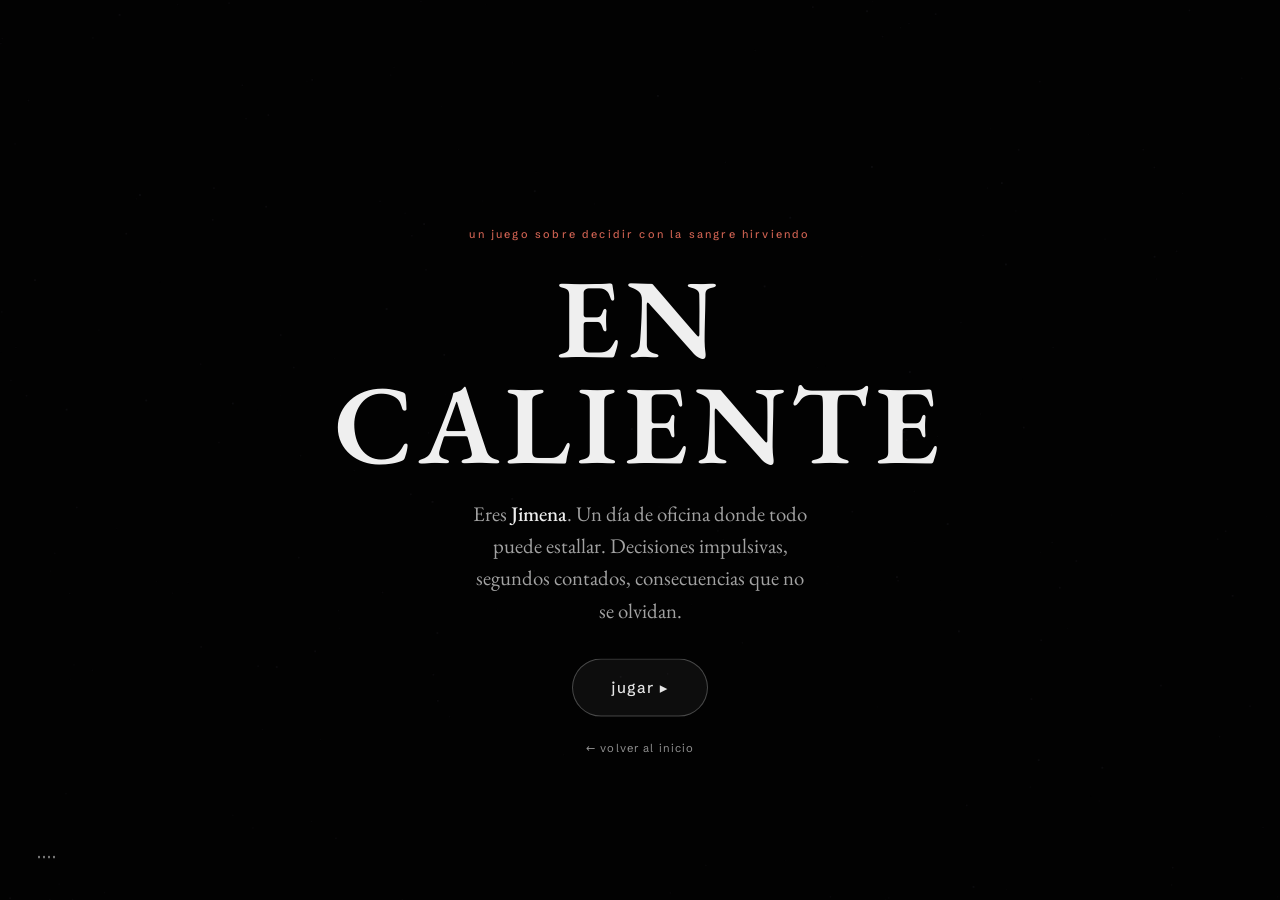
==== juego.html @ 53bd94fe "EN CALIENTE Etapa 1: lobby, TEMPO a tempo.html, juego jugable (portada, cómo jugar, reloj, medidores" ====
<!doctype html>
<html lang="es">
<head>
  <meta charset="utf-8">
  <meta name="viewport" content="width=device-width, initial-scale=1, viewport-fit=cover">
  <title>EN CALIENTE — un juego sobre decidir</title>
  <meta name="description" content="Eres Jimena. Un día de oficina donde todo puede estallar: decisiones impulsivas, 15 segundos, consecuencias que no se olvidan.">
  <meta name="theme-color" content="#0a0a0b">
  <link rel="icon" href="data:image/svg+xml,%3Csvg xmlns='http://www.w3.org/2000/svg' viewBox='0 0 32 32'%3E%3Ccircle cx='16' cy='16' r='12' fill='none' stroke='%23c66e60' stroke-width='2.5'/%3E%3Cline x1='16' y1='16' x2='16' y2='8' stroke='%23c66e60' stroke-width='2.5' stroke-linecap='round'/%3E%3C/svg%3E">
  <link rel="stylesheet" href="css/reset.css">
  <link rel="stylesheet" href="css/base.css">
  <link rel="stylesheet" href="game/game.css">
</head>
<body class="game-body">

  <canvas id="game-bg" aria-hidden="true"></canvas>

  <!-- HUD: reloj + medidores, siempre rotulados -->
  <header class="hud" id="hud" aria-hidden="true">
    <div class="meter meter--emo">
      <span class="meter__label">emoción</span>
      <div class="meter__track"><div class="meter__fill" id="fill-emo"></div></div>
    </div>
    <div class="clock" id="clock">
      <svg viewBox="0 0 60 60">
        <circle class="clock__track" cx="30" cy="30" r="26"></circle>
        <circle class="clock__ring" id="clock-ring" cx="30" cy="30" r="26"></circle>
      </svg>
      <span class="clock__num" id="clock-num">15</span>
    </div>
    <div class="meter meter--tie">
      <span class="meter__label">tiempo</span>
      <div class="meter__track"><div class="meter__fill" id="fill-tie"></div></div>
    </div>
  </header>

  <main class="stagearea">

    <!-- Portada -->
    <section class="screen screen--cover is-active" id="s-cover">
      <p class="cover__kicker">un juego sobre decidir con la sangre hirviendo</p>
      <h1 class="cover__title">EN<br>CALIENTE</h1>
      <p class="cover__desc">Eres <strong>Jimena</strong>. Un día de oficina donde todo puede estallar. Decisiones impulsivas, segundos contados, consecuencias que no se olvidan.</p>
      <button class="btn btn--big" id="btn-play" type="button">jugar ▸</button>
      <a class="cover__back" href="index.html">← volver al inicio</a>
    </section>

    <!-- Cómo se juega -->
    <section class="screen screen--howto" id="s-howto">
      <h2 class="howto__title">así se juega</h2>
      <ol class="howto__list">
        <li><span class="howto__ico"><svg viewBox="0 0 24 24"><circle cx="12" cy="12" r="9" fill="none" stroke="currentColor" stroke-width="1.5"/><path d="M12 7v5l3.5 2" fill="none" stroke="currentColor" stroke-width="1.5" stroke-linecap="round"/></svg></span>
          Toca una opción <strong>antes de que el reloj llegue a 0</strong>.</li>
        <li><span class="howto__ico"><svg viewBox="0 0 24 24"><rect x="3" y="10" width="18" height="4" rx="2" fill="none" stroke="currentColor" stroke-width="1.5"/><rect x="3" y="10" width="10" height="4" rx="2" fill="currentColor"/></svg></span>
          Cada decisión mueve tu <strong>emoción</strong> y tu <strong>tiempo</strong>. Muy caliente o sin tiempo… todo se pone peor.</li>
        <li><span class="howto__ico"><svg viewBox="0 0 24 24"><path d="M12 4l8 14H4z" fill="none" stroke="currentColor" stroke-width="1.5" stroke-linejoin="round"/><line x1="12" y1="10" x2="12" y2="14" stroke="currentColor" stroke-width="1.5" stroke-linecap="round"/><circle cx="12" cy="16.4" r="0.4" fill="currentColor"/></svg></span>
          Si no decides, <strong>el impulso decide por ti</strong>.</li>
      </ol>
      <p class="howto__hook">Hay finales felices… y otros que no se olvidan.</p>
      <button class="btn btn--big" id="btn-start" type="button">empezar ▸</button>
    </section>

    <!-- Nodo de historia -->
    <section class="screen screen--node" id="s-node">
      <p class="node__hora" id="node-hora"></p>
      <p class="node__escena" id="node-escena"></p>
      <div class="node__choices" id="node-choices"></div>
    </section>

    <!-- Final -->
    <section class="screen screen--final" id="s-final">
      <p class="final__tag" id="final-tag">FINAL</p>
      <h2 class="final__title" id="final-title"></h2>
      <p class="final__text" id="final-text"></p>
      <p class="final__moral" id="final-moral"></p>
      <div class="final__resumen" id="final-resumen"></div>
      <div class="final__actions">
        <button class="btn btn--big" id="btn-replay" type="button">volver a jugar ↺</button>
        <a class="cover__back" href="index.html">salir al inicio</a>
      </div>
    </section>

  </main>

  <!-- eco: lo que acaba de pasar -->
  <div class="eco" id="eco" aria-live="polite"></div>

  <button class="mute" id="btn-mute" type="button" aria-label="Silenciar o activar el sonido" aria-pressed="true">
    <span class="sound-toggle__bars" aria-hidden="true"><i></i><i></i><i></i><i></i></span>
  </button>

  <script src="js/vendor/gsap.min.js"></script>
  <script src="js/particles.js"></script>
  <script src="js/audio.js"></script>
  <script src="game/story.js"></script>
  <script src="game/engine.js"></script>
</body>
</html>
---- css/base.css ----
/* ════════════════════════════════════════════════════════
   TEMPO · sistema base
   Tipografía, color, easings y UI transversal
   ════════════════════════════════════════════════════════ */

/* ── Fuentes locales ── */
@font-face {
  font-family: "EB Garamond";
  src: url("../fonts/eb-garamond-v33-latin-regular.woff2") format("woff2");
  font-weight: 400; font-style: normal; font-display: block;
}
@font-face {
  font-family: "EB Garamond";
  src: url("../fonts/eb-garamond-v33-latin-italic.woff2") format("woff2");
  font-weight: 400; font-style: italic; font-display: block;
}
@font-face {
  font-family: "EB Garamond";
  src: url("../fonts/eb-garamond-v33-latin-500.woff2") format("woff2");
  font-weight: 500; font-style: normal; font-display: block;
}
@font-face {
  font-family: "EB Garamond";
  src: url("../fonts/eb-garamond-v33-latin-600.woff2") format("woff2");
  font-weight: 600; font-style: normal; font-display: block;
}
@font-face {
  font-family: "Schibsted Grotesk";
  src: url("../fonts/schibsted-grotesk-v7-latin-regular.woff2") format("woff2");
  font-weight: 400; font-style: normal; font-display: block;
}
@font-face {
  font-family: "Schibsted Grotesk";
  src: url("../fonts/schibsted-grotesk-v7-latin-500.woff2") format("woff2");
  font-weight: 500; font-style: normal; font-display: block;
}

/* ── Tokens ── */
:root {
  /* superficie */
  --bg: oklch(0.08 0 0);
  --bg-rise: oklch(0.13 0.008 85);      /* negro apenas cálido para escena 2 */
  --white: oklch(0.975 0 0);
  --ink: oklch(0.955 0 0);              /* texto sobre negro */
  --ink-dark: oklch(0.17 0 0);          /* texto sobre blanco */
  --muted: oklch(0.72 0 0);
  --muted-dark: oklch(0.42 0 0);

  /* voz de cada capítulo */
  --sand: oklch(0.78 0.075 85);         /* arena dorada apagada · el tiempo */
  --path-a: oklch(0.64 0.06 245);       /* azul pizarra · camino A */
  --path-b: oklch(0.6 0.08 160);        /* verde musgo · camino B (semilla) */
  --path-tint: var(--sand);             /* el camino elegido tiñe la obra */

  /* tipografía */
  --serif: "EB Garamond", Georgia, serif;
  --sans: "Schibsted Grotesk", system-ui, sans-serif;

  /* movimiento: curvas físicas, nunca lineales */
  --ease-out: cubic-bezier(0.22, 1, 0.36, 1);        /* expo-out suave */
  --ease-cinema: cubic-bezier(0.65, 0, 0.35, 1);     /* entrada-salida pesada */
  --ease-drift: cubic-bezier(0.32, 0.72, 0, 1);      /* deriva con masa */

  /* capas */
  --z-ui: 20;
  --z-entry: 40;
  --z-grain: 30;
}

html.lenis, html.lenis body { height: auto; }
.lenis.lenis-smooth { scroll-behavior: auto !important; }
.lenis.lenis-stopped { overflow: hidden; }

html { background: var(--bg); }

body {
  font-family: var(--serif);
  font-size: clamp(1.05rem, 1rem + 0.4vw, 1.25rem);
  line-height: 1.5;
  color: var(--ink);
  background: var(--bg);
  overflow-x: hidden;
  width: 100%;
  max-width: 100vw;
  -webkit-font-smoothing: antialiased;
  text-rendering: optimizeLegibility;
}

body.is-locked { overflow: hidden; height: 100dvh; }

::selection { background: oklch(0.78 0.075 85 / 0.35); color: var(--white); }

/* ════════════════════ Umbral de entrada ════════════════════ */

.entry {
  position: fixed;
  inset: 0;
  z-index: var(--z-entry);
  display: grid;
  place-items: center;
  background: var(--bg);
  text-align: center;
  padding: 1.5rem;
}

.entry__title {
  font-family: var(--serif);
  font-weight: 400;
  font-size: clamp(3.4rem, 3rem + 6vw, 6rem);
  letter-spacing: 0.32em;
  text-indent: 0.32em; /* compensa el tracking para centrar de verdad */
  color: var(--white);
  opacity: 0;
}

.entry__sub {
  margin-top: 1.4rem;
  font-size: clamp(1.05rem, 1rem + 0.5vw, 1.35rem);
  font-style: italic;
  color: var(--muted);
  opacity: 0;
}

.entry__choices {
  margin-top: clamp(2.5rem, 6vh, 4rem);
  display: flex;
  flex-wrap: wrap;
  gap: 1rem;
  justify-content: center;
  opacity: 0;
}

.entry__btn {
  display: inline-flex;
  align-items: center;
  gap: 0.7rem;
  font-family: var(--sans);
  font-size: 0.82rem;
  font-weight: 500;
  letter-spacing: 0.08em;
  color: var(--ink);
  padding: 0.85rem 1.7rem;
  border-radius: 999px;
  border: 1px solid oklch(1 0 0 / 0.22);
  background: oklch(1 0 0 / 0.04);
  transition: background 0.6s var(--ease-out), border-color 0.6s var(--ease-out), transform 0.6s var(--ease-out);
}

.entry__btn:hover { background: oklch(1 0 0 / 0.1); border-color: oklch(1 0 0 / 0.4); transform: translateY(-2px); }
.entry__btn:active { transform: scale(0.97); }
.entry__btn--quiet { border-color: oklch(1 0 0 / 0.1); background: transparent; color: var(--muted); }

/* ondas del botón de sonido */
.entry__wave { display: inline-flex; align-items: center; gap: 2px; height: 12px; }
.entry__wave i {
  width: 2px; height: 100%;
  background: var(--sand);
  border-radius: 1px;
  animation: wave 1.1s var(--ease-cinema) infinite;
  transform-origin: center;
}
.entry__wave i:nth-child(2) { animation-delay: 0.15s; }
.entry__wave i:nth-child(3) { animation-delay: 0.3s; }
.entry__wave i:nth-child(4) { animation-delay: 0.45s; }
@keyframes wave { 0%, 100% { transform: scaleY(0.3); } 50% { transform: scaleY(1); } }

.entry__hint {
  margin-top: clamp(2.2rem, 6vh, 3.6rem);
  font-family: var(--sans);
  font-size: 0.76rem;
  letter-spacing: 0.06em;
  line-height: 1.9;
  color: var(--muted);
  opacity: 0;
}
.entry__hint strong { font-weight: 500; color: var(--ink); }

/* el equipo, presente desde el umbral */
.entry__team {
  margin-top: clamp(1.8rem, 5vh, 3rem);
  opacity: 0;
}
.entry__course {
  font-style: italic;
  font-size: clamp(0.95rem, 0.85rem + 0.5vw, 1.2rem);
  color: var(--muted);
}
.entry__names {
  margin-top: 0.7rem;
  font-family: var(--sans);
  font-size: clamp(0.78rem, 0.72rem + 0.3vw, 0.95rem);
  font-weight: 500;
  letter-spacing: 0.06em;
  line-height: 1.9;
  color: var(--ink);
  opacity: 0.85;
}

/* QR en el umbral: para que el salón entre desde el celular */
.entry__qr {
  position: absolute;
  right: clamp(1rem, 3vw, 2.4rem);
  bottom: clamp(1rem, 3vh, 2.4rem);
  display: flex;
  flex-direction: column;
  align-items: center;
  gap: 0.55rem;
  text-decoration: none;
  opacity: 0.75;
  transition: opacity 0.5s var(--ease-out), transform 0.5s var(--ease-out);
}
.entry__qr:hover { opacity: 1; transform: translateY(-2px); }
.entry__qr img {
  border-radius: 10px;
  background: var(--white);
  padding: 5px;
}
.entry__qr span {
  font-family: var(--sans);
  font-size: 0.62rem;
  letter-spacing: 0.14em;
  color: var(--muted);
}

/* ════════════════════ UI fija ════════════════════ */

/* puntos de escena (línea de tiempo de presentación) */
.waypoints {
  position: fixed;
  right: clamp(0.9rem, 2.5vw, 2rem);
  top: 50%;
  transform: translateY(-50%);
  z-index: var(--z-ui);
  display: flex;
  flex-direction: column;
  gap: 1.4rem;
  opacity: 0;
}

.waypoint {
  position: relative;
  display: grid;
  place-items: center;
  width: 28px; height: 28px;
}

.waypoint__dot {
  width: 5px; height: 5px;
  border-radius: 50%;
  background: currentColor;
  opacity: 0.35;
  transition: opacity 0.5s var(--ease-out), transform 0.5s var(--ease-out);
}

.waypoint.is-active .waypoint__dot { opacity: 1; transform: scale(1.7); }

.waypoint__label {
  position: absolute;
  right: calc(100% + 0.4rem);
  top: 50%;
  transform: translateY(-50%) translateX(6px);
  font-family: var(--sans);
  font-size: 0.68rem;
  font-weight: 500;
  letter-spacing: 0.1em;
  white-space: nowrap;
  color: currentColor;
  opacity: 0;
  transition: opacity 0.45s var(--ease-out), transform 0.45s var(--ease-out);
  pointer-events: none;
}

.waypoint:hover .waypoint__label,
.waypoint:focus-visible .waypoint__label { opacity: 0.85; transform: translateY(-50%) translateX(0); }

/* toggle de sonido */
.sound-toggle {
  position: fixed;
  left: clamp(1rem, 2.5vw, 2rem);
  bottom: clamp(1rem, 3vh, 2rem);
  z-index: var(--z-ui);
  width: 44px; height: 44px;
  display: grid;
  place-items: center;
  border-radius: 50%;
  opacity: 0;
  transition: transform 0.5s var(--ease-out);
}
.sound-toggle:hover { transform: scale(1.12); }

.sound-toggle__bars { display: flex; align-items: center; gap: 3px; height: 14px; }
.sound-toggle__bars i {
  width: 2px; height: 100%;
  background: currentColor;
  border-radius: 1px;
  transform: scaleY(0.18);
  transform-origin: center;
  transition: transform 0.5s var(--ease-out);
}
.sound-toggle.is-on .sound-toggle__bars i { animation: wave 1.3s var(--ease-cinema) infinite; }
.sound-toggle.is-on .sound-toggle__bars i:nth-child(2) { animation-delay: 0.18s; }
.sound-toggle.is-on .sound-toggle__bars i:nth-child(3) { animation-delay: 0.36s; }
.sound-toggle.is-on .sound-toggle__bars i:nth-child(4) { animation-delay: 0.54s; }

/* contador de segundos vividos aquí */
.seconds {
  position: fixed;
  right: clamp(1rem, 2.5vw, 2rem);
  bottom: clamp(1rem, 3vh, 2rem);
  z-index: var(--z-ui);
  font-family: var(--sans);
  font-variant-numeric: tabular-nums;
  font-size: 0.66rem;
  letter-spacing: 0.14em;
  color: currentColor;
  opacity: 0;
  pointer-events: none;
}

/* botón del modo automático: la obra se recorre sola */
.auto-btn {
  position: fixed;
  right: clamp(1rem, 2.5vw, 2rem);
  bottom: calc(clamp(1rem, 3vh, 2rem) + 7.2rem);
  z-index: var(--z-ui);
  width: 46px; height: 46px;
  display: grid;
  place-items: center;
  border-radius: 50%;
  border: 1px solid currentColor;
  color: inherit;
  font-family: var(--sans);
  font-size: 0.56rem;
  font-weight: 500;
  letter-spacing: 0.18em;
  text-indent: 0.18em;
  opacity: 0;
  transition: transform 0.5s var(--ease-out), opacity 0.5s var(--ease-out), box-shadow 0.5s var(--ease-out);
}
.auto-btn:hover { transform: scale(1.12); }
.auto-btn:active { transform: scale(0.96); }
.auto-btn.is-on { animation: beckon 2.2s var(--ease-cinema) infinite; }

/* guía persistente de esquina */
.guide {
  position: fixed;
  left: clamp(1rem, 2.5vw, 2rem);
  bottom: calc(clamp(1rem, 3vh, 2rem) + 3.4rem);
  z-index: var(--z-ui);
  max-width: 34ch;
  font-family: var(--sans);
  font-size: 0.68rem;
  font-weight: 500;
  letter-spacing: 0.12em;
  line-height: 1.7;
  color: currentColor;
  opacity: 0;
  transition: opacity 0.7s var(--ease-out);
  pointer-events: none;
}
.guide.is-visible { opacity: 0.55; }

/* baja para continuar */
.scroll-down {
  position: fixed;
  left: 50%;
  bottom: clamp(0.9rem, 2.5vh, 1.6rem);
  transform: translateX(-50%);
  z-index: var(--z-ui);
  width: 30px; height: 30px;
  color: currentColor;
  opacity: 0;
  transition: opacity 0.8s var(--ease-out);
  pointer-events: none;
}
.scroll-down.is-visible { opacity: 0.6; }
.scroll-down svg { width: 100%; height: 100%; animation: dive 2s var(--ease-cinema) infinite; }
@keyframes dive {
  0% { transform: translateY(-5px); opacity: 0; }
  40% { opacity: 1; }
  100% { transform: translateY(7px); opacity: 0; }
}

/* siguiente escena, estilo juego */
.next-btn {
  position: fixed;
  right: clamp(1rem, 2.5vw, 2rem);
  bottom: calc(clamp(1rem, 3vh, 2rem) + 3.2rem);
  z-index: var(--z-ui);
  width: 46px; height: 46px;
  display: grid;
  place-items: center;
  border-radius: 50%;
  border: 1px solid currentColor;
  color: inherit;
  opacity: 0;
  transition: transform 0.5s var(--ease-out), opacity 0.5s var(--ease-out), box-shadow 0.5s var(--ease-out);
}
.next-btn svg { width: 15px; height: 15px; opacity: 0.85; }
.next-btn:hover { transform: scale(1.12); }
.next-btn:active { transform: scale(0.96); }
.next-btn.is-waiting { animation: beckon 2.6s var(--ease-cinema) infinite; }
@keyframes beckon {
  0%, 100% { box-shadow: 0 0 0 0 currentColor; opacity: 0.75; }
  50% { box-shadow: 0 0 18px -6px currentColor; opacity: 1; }
}

/* grano de película */
.grain {
  position: fixed;
  inset: 0;
  z-index: var(--z-grain);
  width: 100%; height: 100%;
  pointer-events: none;
  opacity: 0.05;
  mix-blend-mode: overlay;
}

/* ── color de la UI según fondo de escena ── */
body { color: var(--ink); }
body.on-light { color: var(--ink-dark); }
.waypoints, .sound-toggle, .seconds {
  color: inherit;
  transition: color 0.9s var(--ease-cinema);
}

/* ── accesibilidad: preferencia de menos movimiento ── */
@media (prefers-reduced-motion: reduce) {
  .entry__wave i, .sound-toggle.is-on .sound-toggle__bars i { animation: none; transform: scaleY(0.7); }
  * { scroll-behavior: auto !important; }
}
---- game/game.css ----
/* ════════════════════════════════════════════════════════
   EN CALIENTE · estilos del juego
   Pantalla fija, sin scroll. Mobile-first.
   Usa los tokens de css/base.css (fuentes, easings, colores).
   ════════════════════════════════════════════════════════ */

:root {
  --hot: oklch(0.62 0.14 30);        /* el rojo del impulso */
  --cold: oklch(0.7 0.05 230);       /* la calma */
  --good: oklch(0.62 0.08 160);      /* finales buenos (musgo) */
  --dark: oklch(0.6 0.06 260);       /* finales oscuros */
  --black-end: oklch(0.55 0.12 25);  /* humor negro */
}

.game-body {
  height: 100dvh;
  overflow: hidden;
  display: flex;
  flex-direction: column;
  background: var(--bg);
}

#game-bg {
  position: fixed;
  inset: 0;
  width: 100%;
  height: 100%;
  z-index: 0;
}

/* ── HUD ── */
.hud {
  position: relative;
  z-index: 3;
  display: grid;
  grid-template-columns: 1fr auto 1fr;
  align-items: center;
  gap: clamp(0.8rem, 3vw, 1.6rem);
  padding: clamp(0.8rem, 2.5vh, 1.4rem) clamp(1rem, 4vw, 2rem) 0;
  opacity: 0;
  pointer-events: none;
  transition: opacity 0.8s var(--ease-out);
}
.hud.is-on { opacity: 1; }

.meter { display: flex; flex-direction: column; gap: 0.35rem; }
.meter--emo { align-items: flex-start; }
.meter--tie { align-items: flex-end; }

.meter__label {
  font-family: var(--sans);
  font-size: 0.62rem;
  font-weight: 500;
  letter-spacing: 0.18em;
  color: var(--muted);
}

.meter__track {
  width: 100%;
  max-width: 150px;
  height: 5px;
  border-radius: 3px;
  background: oklch(1 0 0 / 0.1);
  overflow: hidden;
}

.meter__fill {
  height: 100%;
  width: 40%;
  border-radius: 3px;
  background: var(--cold);
  transition: background 0.8s var(--ease-out);
}
.meter--tie .meter__fill { background: oklch(0.78 0.075 85); }

/* el reloj de decisión */
.clock { position: relative; width: 58px; height: 58px; opacity: 0; transition: opacity 0.5s var(--ease-out); }
.clock.is-on { opacity: 1; }
.clock svg { width: 100%; height: 100%; transform: rotate(-90deg); }
.clock__track { fill: none; stroke: oklch(1 0 0 / 0.1); stroke-width: 3; }
.clock__ring {
  fill: none;
  stroke: var(--ink);
  stroke-width: 3;
  stroke-linecap: round;
  stroke-dasharray: 163.4;
  stroke-dashoffset: 0;
  transition: stroke 0.4s;
}
.clock.is-urgent .clock__ring { stroke: var(--hot); }
.clock.is-urgent { animation: clock-pulse 1s var(--ease-cinema) infinite; }
@keyframes clock-pulse { 0%,100% { transform: scale(1); } 50% { transform: scale(1.08); } }

.clock__num {
  position: absolute;
  inset: 0;
  display: grid;
  place-items: center;
  font-family: var(--sans);
  font-variant-numeric: tabular-nums;
  font-size: 1.05rem;
  font-weight: 500;
  color: var(--ink);
}

/* ── pantallas ── */
.stagearea {
  position: relative;
  z-index: 2;
  flex: 1;
  display: grid;
  min-height: 0;
}

.screen {
  grid-area: 1 / 1;
  display: flex;
  flex-direction: column;
  align-items: center;
  justify-content: center;
  gap: clamp(0.9rem, 2.4vh, 1.5rem);
  width: min(100%, 620px);
  margin: 0 auto;
  padding: clamp(1rem, 4vw, 2rem);
  padding-bottom: max(clamp(1rem, 4vw, 2rem), env(safe-area-inset-bottom));
  text-align: center;
  opacity: 0;
  visibility: hidden;
  pointer-events: none;
}
.screen.is-active { opacity: 1; visibility: visible; pointer-events: auto; }

/* portada */
.cover__kicker {
  font-family: var(--sans);
  font-size: 0.68rem;
  font-weight: 500;
  letter-spacing: 0.2em;
  color: var(--hot);
}
.cover__title {
  font-family: var(--serif);
  font-weight: 600;
  font-size: clamp(3.6rem, 2.6rem + 8vw, 7rem);
  line-height: 0.95;
  letter-spacing: 0.06em;
  color: var(--ink);
}
.cover__desc {
  max-width: 34ch;
  font-size: clamp(1.05rem, 1rem + 0.5vw, 1.3rem);
  line-height: 1.55;
  color: var(--muted);
}
.cover__desc strong { color: var(--ink); font-weight: 500; }
.cover__back {
  font-family: var(--sans);
  font-size: 0.7rem;
  letter-spacing: 0.1em;
  color: var(--muted);
  text-decoration: none;
  opacity: 0.7;
}
.cover__back:hover { opacity: 1; }

/* botones */
.btn {
  font-family: var(--sans);
  font-size: 0.86rem;
  font-weight: 500;
  letter-spacing: 0.08em;
  color: var(--ink);
  border: 1px solid oklch(1 0 0 / 0.25);
  background: oklch(1 0 0 / 0.05);
  border-radius: 999px;
  padding: 0.9rem 1.8rem;
  transition: transform 0.5s var(--ease-out), background 0.5s, border-color 0.5s;
}
.btn:hover { background: oklch(1 0 0 / 0.12); border-color: oklch(1 0 0 / 0.5); transform: translateY(-2px); }
.btn:active { transform: scale(0.97); }
.btn--big { font-size: 0.95rem; padding: 1.05rem 2.4rem; margin-top: 0.6rem; }

/* cómo se juega */
.howto__title {
  font-family: var(--serif);
  font-weight: 400;
  font-style: italic;
  font-size: clamp(1.8rem, 1.4rem + 2vw, 2.6rem);
}
.howto__list {
  list-style: none;
  display: flex;
  flex-direction: column;
  gap: 1.1rem;
  max-width: 40ch;
  text-align: left;
  font-size: clamp(1rem, 0.95rem + 0.4vw, 1.2rem);
  line-height: 1.5;
  color: var(--muted);
}
.howto__list strong { color: var(--ink); font-weight: 500; }
.howto__list li { display: flex; gap: 0.9rem; align-items: flex-start; }
.howto__ico {
  flex: 0 0 auto;
  width: 26px; height: 26px;
  color: var(--hot);
  margin-top: 0.15em;
}
.howto__ico svg { width: 100%; height: 100%; }
.howto__hook {
  font-style: italic;
  font-size: clamp(1.05rem, 1rem + 0.4vw, 1.25rem);
  color: var(--ink);
}

/* nodo de historia */
.node__hora {
  font-family: var(--sans);
  font-size: 0.68rem;
  font-weight: 500;
  letter-spacing: 0.18em;
  color: var(--muted);
}
.node__escena {
  max-width: 36ch;
  font-family: var(--serif);
  font-size: clamp(1.25rem, 1.05rem + 1.3vw, 1.75rem);
  line-height: 1.5;
  text-wrap: pretty;
  color: var(--ink);
}
.node__escena .w { display: inline-block; white-space: pre; }

.node__choices {
  display: flex;
  flex-direction: column;
  gap: 0.7rem;
  width: min(100%, 420px);
  margin-top: 0.4rem;
}
.choice-btn {
  width: 100%;
  font-family: var(--sans);
  font-size: clamp(0.88rem, 0.84rem + 0.3vw, 1rem);
  font-weight: 500;
  letter-spacing: 0.03em;
  line-height: 1.35;
  color: var(--ink);
  border: 1px solid oklch(1 0 0 / 0.22);
  background: oklch(1 0 0 / 0.05);
  border-radius: 16px;
  padding: 1rem 1.2rem;
  transition: transform 0.4s var(--ease-out), background 0.4s, border-color 0.4s;
}
.choice-btn:hover { background: oklch(1 0 0 / 0.12); border-color: oklch(1 0 0 / 0.45); transform: translateY(-2px); }
.choice-btn:active { transform: scale(0.98); }
.choice-btn.is-impulso { border-color: oklch(0.62 0.14 30 / 0.45); }
.choice-btn.is-impulso:hover { border-color: var(--hot); background: oklch(0.62 0.14 30 / 0.12); }
.choice-btn[disabled] { opacity: 0.4; pointer-events: none; }

/* eco */
.eco {
  position: fixed;
  left: 50%;
  bottom: clamp(1.4rem, 5vh, 3rem);
  transform: translateX(-50%);
  z-index: 6;
  max-width: min(88vw, 40ch);
  font-family: var(--serif);
  font-style: italic;
  font-size: clamp(1.05rem, 1rem + 0.5vw, 1.3rem);
  text-align: center;
  color: var(--ink);
  background: oklch(0.08 0 0 / 0.75);
  backdrop-filter: blur(8px);
  -webkit-backdrop-filter: blur(8px);
  border: 1px solid oklch(1 0 0 / 0.14);
  border-radius: 999px;
  padding: 0.7rem 1.5rem;
  opacity: 0;
  pointer-events: none;
}

/* final */
.final__tag {
  font-family: var(--sans);
  font-size: 0.62rem;
  font-weight: 500;
  letter-spacing: 0.26em;
  color: var(--muted);
}
.screen--final[data-tono="bueno"] .final__tag { color: var(--good); }
.screen--final[data-tono="oscuro"] .final__tag { color: var(--dark); }
.screen--final[data-tono="negro"] .final__tag { color: var(--black-end); }

.final__title {
  font-family: var(--serif);
  font-weight: 500;
  font-size: clamp(2rem, 1.5rem + 2.6vw, 3.2rem);
  line-height: 1.1;
}
.final__text {
  max-width: 42ch;
  font-size: clamp(1rem, 0.95rem + 0.4vw, 1.2rem);
  line-height: 1.6;
  color: var(--muted);
}
.final__moral {
  font-style: italic;
  font-size: clamp(1.05rem, 1rem + 0.5vw, 1.3rem);
  color: var(--ink);
}

.final__resumen {
  width: min(100%, 460px);
  border-top: 1px solid oklch(1 0 0 / 0.14);
  padding-top: 1rem;
  display: flex;
  flex-direction: column;
  gap: 0.45rem;
  font-family: var(--sans);
  font-size: 0.78rem;
  letter-spacing: 0.04em;
  line-height: 1.5;
  color: var(--muted);
}
.final__resumen .r-head {
  font-size: 0.62rem;
  letter-spacing: 0.22em;
  color: var(--muted);
  margin-bottom: 0.2rem;
}
.final__resumen .r-stat { color: var(--ink); }
.final__resumen .r-dec { text-align: left; }
.final__resumen .r-dec i { font-style: normal; color: var(--hot); }

.final__actions {
  display: flex;
  flex-direction: column;
  align-items: center;
  gap: 0.8rem;
}

/* silenciar */
.mute {
  position: fixed;
  left: clamp(0.9rem, 2.5vw, 1.6rem);
  bottom: clamp(0.9rem, 2.5vh, 1.6rem);
  z-index: 5;
  width: 42px; height: 42px;
  display: grid;
  place-items: center;
  border-radius: 50%;
  color: var(--muted);
  opacity: 0.7;
}
.mute:hover { opacity: 1; }
.mute.is-on { color: var(--ink); }
.mute.is-on .sound-toggle__bars i { animation: wave 1.3s var(--ease-cinema) infinite; }
.mute.is-on .sound-toggle__bars i:nth-child(2) { animation-delay: 0.18s; }
.mute.is-on .sound-toggle__bars i:nth-child(3) { animation-delay: 0.36s; }
.mute.is-on .sound-toggle__bars i:nth-child(4) { animation-delay: 0.54s; }

/* pantallas bajitas: compactar */
@media (max-height: 640px) {
  .cover__title { font-size: clamp(2.6rem, 2rem + 6vw, 4rem); }
  .screen { gap: 0.7rem; }
  .node__escena { font-size: clamp(1.05rem, 1rem + 1vw, 1.4rem); }
}
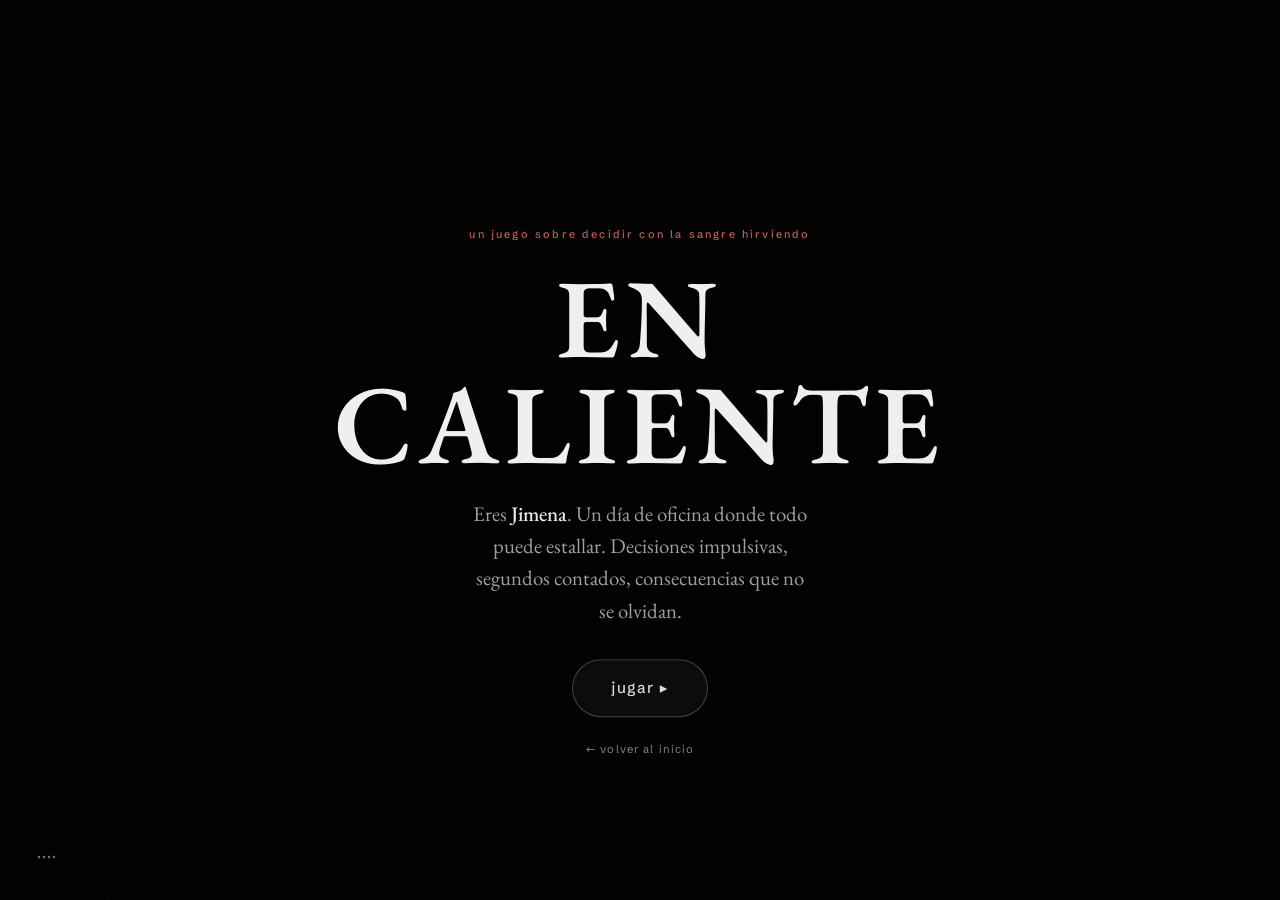
==== commit 6d59cb85: "EN CALIENTE Etapa 2: historia reescrita por enjambre de escritores (18 nodos, 9 finales), pantalla d" ====
--- a/juego.html
+++ b/juego.html
@@ -48,27 +48,65 @@
     <!-- Cómo se juega -->
     <section class="screen screen--howto" id="s-howto">
       <h2 class="howto__title">así se juega</h2>
-      <ol class="howto__list">
-        <li><span class="howto__ico"><svg viewBox="0 0 24 24"><circle cx="12" cy="12" r="9" fill="none" stroke="currentColor" stroke-width="1.5"/><path d="M12 7v5l3.5 2" fill="none" stroke="currentColor" stroke-width="1.5" stroke-linecap="round"/></svg></span>
-          Toca una opción <strong>antes de que el reloj llegue a 0</strong>.</li>
-        <li><span class="howto__ico"><svg viewBox="0 0 24 24"><rect x="3" y="10" width="18" height="4" rx="2" fill="none" stroke="currentColor" stroke-width="1.5"/><rect x="3" y="10" width="10" height="4" rx="2" fill="currentColor"/></svg></span>
-          Cada decisión mueve tu <strong>emoción</strong> y tu <strong>tiempo</strong>. Muy caliente o sin tiempo… todo se pone peor.</li>
-        <li><span class="howto__ico"><svg viewBox="0 0 24 24"><path d="M12 4l8 14H4z" fill="none" stroke="currentColor" stroke-width="1.5" stroke-linejoin="round"/><line x1="12" y1="10" x2="12" y2="14" stroke="currentColor" stroke-width="1.5" stroke-linecap="round"/><circle cx="12" cy="16.4" r="0.4" fill="currentColor"/></svg></span>
-          Si no decides, <strong>el impulso decide por ti</strong>.</li>
-      </ol>
+      <div class="howto__cards">
+        <div class="howto-card">
+          <div class="howto-card__art">
+            <svg viewBox="0 0 90 90" fill="none" stroke="currentColor" stroke-width="2.5" stroke-linecap="round">
+              <circle cx="45" cy="47" r="28"/>
+              <path d="M45 47 V29" class="hot"/>
+              <path d="M45 47 l12 8"/>
+              <path d="M36 12 h18"/>
+            </svg>
+          </div>
+          <p class="howto-card__num">1</p>
+          <p class="howto-card__txt">Toca una opción<br><strong>antes de que el reloj<br>llegue a cero</strong></p>
+        </div>
+        <div class="howto-card">
+          <div class="howto-card__art">
+            <svg viewBox="0 0 90 90" fill="none" stroke="currentColor" stroke-width="2.5" stroke-linecap="round">
+              <path d="M14 32 h62" opacity="0.3"/>
+              <path d="M14 32 h38" class="hot"/>
+              <path d="M14 58 h62" opacity="0.3"/>
+              <path d="M14 58 h50"/>
+              <path class="hot" d="M45 10 c-4 5 4 7 0 12" opacity="0.9"/>
+            </svg>
+          </div>
+          <p class="howto-card__num">2</p>
+          <p class="howto-card__txt">Cada decisión mueve<br><strong>tu emoción y tu tiempo</strong></p>
+        </div>
+        <div class="howto-card">
+          <div class="howto-card__art">
+            <svg viewBox="0 0 90 90" fill="none" stroke="currentColor" stroke-width="2.5" stroke-linecap="round" stroke-linejoin="round">
+              <path class="hot" d="M45 14 L76 68 H14 Z"/>
+              <path d="M45 34 v16"/>
+              <path d="M45 57 v0.5"/>
+            </svg>
+          </div>
+          <p class="howto-card__num">3</p>
+          <p class="howto-card__txt">Si no decides,<br><strong>el impulso decide por ti</strong></p>
+        </div>
+      </div>
       <p class="howto__hook">Hay finales felices… y otros que no se olvidan.</p>
       <button class="btn btn--big" id="btn-start" type="button">empezar ▸</button>
     </section>
 
-    <!-- Nodo de historia -->
+    <!-- Nodo de historia: situación al centro, decisiones a los lados -->
     <section class="screen screen--node" id="s-node">
-      <p class="node__hora" id="node-hora"></p>
-      <p class="node__escena" id="node-escena"></p>
-      <div class="node__choices" id="node-choices"></div>
+      <div class="node-grid">
+        <div class="node-side node-side--left" id="slot-left"></div>
+        <div class="node-center">
+          <p class="node__hora" id="node-hora"></p>
+          <div class="node__art" id="node-art"></div>
+          <p class="node__escena" id="node-escena"></p>
+        </div>
+        <div class="node-side node-side--right" id="slot-right"></div>
+      </div>
+      <div class="node-extra" id="slot-extra"></div>
     </section>
 
     <!-- Final -->
     <section class="screen screen--final" id="s-final">
+      <div class="final__art" id="final-art" aria-hidden="true"></div>
       <p class="final__tag" id="final-tag">FINAL</p>
       <h2 class="final__title" id="final-title"></h2>
       <p class="final__text" id="final-text"></p>
@@ -92,6 +130,7 @@
   <script src="js/vendor/gsap.min.js"></script>
   <script src="js/particles.js"></script>
   <script src="js/audio.js"></script>
+  <script src="game/art.js"></script>
   <script src="game/story.js"></script>
   <script src="game/engine.js"></script>
 </body>
--- a/game/game.css
+++ b/game/game.css
@@ -180,40 +180,82 @@
 .btn:active { transform: scale(0.97); }
 .btn--big { font-size: 0.95rem; padding: 1.05rem 2.4rem; margin-top: 0.6rem; }
 
-/* cómo se juega */
+/* cómo se juega: tres tarjetas grandes e ilustradas */
+.screen--howto { width: min(100%, 900px); }
 .howto__title {
   font-family: var(--serif);
   font-weight: 400;
   font-style: italic;
-  font-size: clamp(1.8rem, 1.4rem + 2vw, 2.6rem);
-}
-.howto__list {
-  list-style: none;
-  display: flex;
-  flex-direction: column;
-  gap: 1.1rem;
-  max-width: 40ch;
-  text-align: left;
-  font-size: clamp(1rem, 0.95rem + 0.4vw, 1.2rem);
-  line-height: 1.5;
-  color: var(--muted);
-}
-.howto__list strong { color: var(--ink); font-weight: 500; }
-.howto__list li { display: flex; gap: 0.9rem; align-items: flex-start; }
-.howto__ico {
-  flex: 0 0 auto;
-  width: 26px; height: 26px;
+  font-size: clamp(2.2rem, 1.6rem + 3vw, 3.4rem);
+}
+.howto__cards {
+  display: grid;
+  grid-template-columns: repeat(3, 1fr);
+  gap: clamp(0.7rem, 2vw, 1.2rem);
+  width: 100%;
+  margin-top: 0.4rem;
+}
+.howto-card {
+  position: relative;
+  display: flex;
+  flex-direction: column;
+  align-items: center;
+  gap: 0.6rem;
+  border: 1px solid oklch(1 0 0 / 0.14);
+  border-radius: 20px;
+  background: oklch(1 0 0 / 0.03);
+  padding: clamp(1.1rem, 2.5vw, 1.7rem) 1rem;
+}
+.howto-card__art { width: clamp(64px, 9vw, 92px); color: var(--ink); }
+.howto-card__art svg { width: 100%; height: auto; }
+.howto-card__art .hot { stroke: var(--hot); }
+.howto-card__num {
+  position: absolute;
+  top: 0.8rem; left: 1rem;
+  font-family: var(--sans);
+  font-size: 0.7rem;
+  font-weight: 500;
+  letter-spacing: 0.1em;
   color: var(--hot);
-  margin-top: 0.15em;
-}
-.howto__ico svg { width: 100%; height: 100%; }
+}
+.howto-card__txt {
+  font-family: var(--sans);
+  font-size: clamp(0.85rem, 0.8rem + 0.3vw, 1rem);
+  line-height: 1.55;
+  color: var(--muted);
+}
+.howto-card__txt strong { color: var(--ink); font-weight: 500; }
 .howto__hook {
   font-style: italic;
-  font-size: clamp(1.05rem, 1rem + 0.4vw, 1.25rem);
-  color: var(--ink);
-}
-
-/* nodo de historia */
+  font-size: clamp(1.15rem, 1.05rem + 0.6vw, 1.5rem);
+  color: var(--ink);
+}
+@media (max-width: 680px) {
+  .howto__cards { grid-template-columns: 1fr; gap: 0.6rem; }
+  .howto-card { flex-direction: row; text-align: left; padding: 0.9rem 1.1rem; gap: 1rem; }
+  .howto-card__art { width: 56px; flex: 0 0 auto; }
+  .howto-card__num { position: static; order: -1; align-self: center; }
+  .howto-card__txt br { display: none; }
+}
+
+/* nodo de historia: situación al centro, decisiones a los lados */
+.screen--node { width: min(100%, 1100px); gap: clamp(0.6rem, 1.6vh, 1rem); }
+
+.node-grid {
+  display: grid;
+  grid-template-columns: minmax(180px, 1fr) minmax(0, 1.5fr) minmax(180px, 1fr);
+  align-items: center;
+  gap: clamp(0.9rem, 2.5vw, 2rem);
+  width: 100%;
+}
+
+.node-center {
+  display: flex;
+  flex-direction: column;
+  align-items: center;
+  gap: clamp(0.5rem, 1.6vh, 1rem);
+}
+
 .node__hora {
   font-family: var(--sans);
   font-size: 0.68rem;
@@ -221,42 +263,80 @@
   letter-spacing: 0.18em;
   color: var(--muted);
 }
+
+.node__art {
+  width: clamp(120px, 18vh, 190px);
+  color: oklch(0.82 0 0);
+}
+.node__art svg { width: 100%; height: auto; }
+.node__art .hot { stroke: var(--hot); }
+
 .node__escena {
-  max-width: 36ch;
+  max-width: 38ch;
   font-family: var(--serif);
-  font-size: clamp(1.25rem, 1.05rem + 1.3vw, 1.75rem);
+  font-size: clamp(1.15rem, 1rem + 1.1vw, 1.6rem);
   line-height: 1.5;
   text-wrap: pretty;
+  text-align: center;
   color: var(--ink);
 }
 .node__escena .w { display: inline-block; white-space: pre; }
 
-.node__choices {
-  display: flex;
-  flex-direction: column;
-  gap: 0.7rem;
-  width: min(100%, 420px);
-  margin-top: 0.4rem;
-}
+/* paneles de decisión a los lados */
+.node-side { display: flex; flex-direction: column; justify-content: center; }
+.node-extra { display: flex; justify-content: center; width: 100%; }
+
 .choice-btn {
   width: 100%;
-  font-family: var(--sans);
-  font-size: clamp(0.88rem, 0.84rem + 0.3vw, 1rem);
+  min-height: clamp(90px, 16vh, 150px);
+  display: flex;
+  align-items: center;
+  justify-content: center;
+  font-family: var(--sans);
+  font-size: clamp(0.9rem, 0.84rem + 0.4vw, 1.08rem);
   font-weight: 500;
   letter-spacing: 0.03em;
-  line-height: 1.35;
+  line-height: 1.4;
+  text-align: center;
   color: var(--ink);
   border: 1px solid oklch(1 0 0 / 0.22);
-  background: oklch(1 0 0 / 0.05);
-  border-radius: 16px;
-  padding: 1rem 1.2rem;
-  transition: transform 0.4s var(--ease-out), background 0.4s, border-color 0.4s;
-}
-.choice-btn:hover { background: oklch(1 0 0 / 0.12); border-color: oklch(1 0 0 / 0.45); transform: translateY(-2px); }
-.choice-btn:active { transform: scale(0.98); }
-.choice-btn.is-impulso { border-color: oklch(0.62 0.14 30 / 0.45); }
-.choice-btn.is-impulso:hover { border-color: var(--hot); background: oklch(0.62 0.14 30 / 0.12); }
+  background: oklch(1 0 0 / 0.04);
+  border-radius: 22px;
+  padding: 1.1rem 1.2rem;
+  transition: transform 0.5s var(--ease-drift), background 0.4s, border-color 0.4s, box-shadow 0.5s;
+}
+.choice-btn:hover {
+  background: oklch(1 0 0 / 0.1);
+  border-color: oklch(1 0 0 / 0.5);
+  transform: translateY(-3px);
+  box-shadow: 0 14px 34px -18px oklch(1 0 0 / 0.35);
+}
+.choice-btn:active { transform: scale(0.97); }
+.choice-btn.is-impulso { border-color: oklch(0.62 0.14 30 / 0.5); }
+.choice-btn.is-impulso:hover {
+  border-color: var(--hot);
+  background: oklch(0.62 0.14 30 / 0.12);
+  box-shadow: 0 14px 34px -16px oklch(0.62 0.14 30 / 0.5);
+}
 .choice-btn[disabled] { opacity: 0.4; pointer-events: none; }
+
+/* la tercera vía, abajo al centro, más discreta */
+.node-extra .choice-btn {
+  min-height: 0;
+  width: min(100%, 380px);
+  border-radius: 999px;
+  padding: 0.85rem 1.6rem;
+  font-size: clamp(0.82rem, 0.78rem + 0.3vw, 0.95rem);
+}
+
+/* móvil y pantallas angostas: todo en columna, situación primero */
+@media (max-width: 760px) {
+  .node-grid { grid-template-columns: 1fr; gap: 0.7rem; }
+  .node-center { order: -1; }
+  .node-side { width: min(100%, 420px); margin: 0 auto; }
+  .choice-btn { min-height: 0; padding: 1rem 1.2rem; border-radius: 16px; }
+  .node__art { width: clamp(90px, 14vh, 140px); }
+}
 
 /* eco */
 .eco {
@@ -282,6 +362,10 @@
 }
 
 /* final */
+.final__art { width: clamp(90px, 12vh, 130px); color: oklch(0.8 0 0); }
+.final__art svg { width: 100%; height: auto; }
+.final__art .hot { stroke: var(--hot); }
+
 .final__tag {
   font-family: var(--sans);
   font-size: 0.62rem;
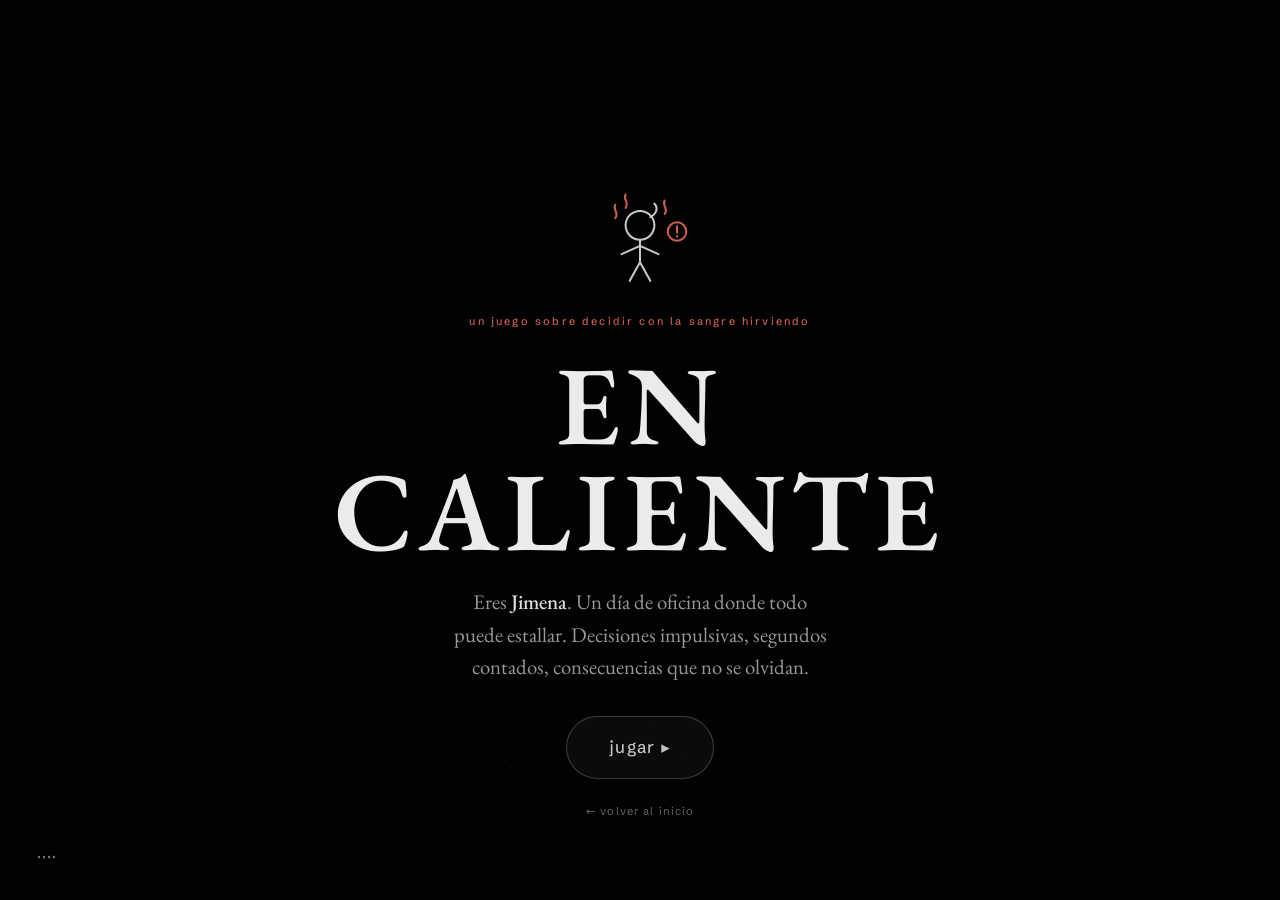
==== commit 12b50331: "Tipografía adaptativa: escenas largas caben siempre (is-long), proyector recalibrado, scroll de segu" ====
--- a/juego.html
+++ b/juego.html
@@ -38,6 +38,16 @@
 
     <!-- Portada -->
     <section class="screen screen--cover is-active" id="s-cover">
+      <div class="cover__art" aria-hidden="true">
+        <svg viewBox="0 0 140 110" fill="none" stroke="currentColor" stroke-width="2" stroke-linecap="round" stroke-linejoin="round">
+          <circle cx="70" cy="46" r="14"/>
+          <path d="M80 38 c6 -3 8 -9 4 -13"/>
+          <path d="M70 60 v22 M70 66 l-18 8 M70 66 l18 8 M60 100 l10 -18 10 18"/>
+          <path class="hot" d="M46 26 c-3 5 4 7 0 13 M56 16 c-3 5 4 7 0 13 M94 22 c-3 5 4 7 0 13"/>
+          <circle class="hot" cx="106" cy="52" r="9"/>
+          <path class="hot" d="M106 47 v6 M106 56.5 v0.5"/>
+        </svg>
+      </div>
       <p class="cover__kicker">un juego sobre decidir con la sangre hirviendo</p>
       <h1 class="cover__title">EN<br>CALIENTE</h1>
       <p class="cover__desc">Eres <strong>Jimena</strong>. Un día de oficina donde todo puede estallar. Decisiones impulsivas, segundos contados, consecuencias que no se olvidan.</p>
--- a/game/game.css
+++ b/game/game.css
@@ -127,10 +127,25 @@
   opacity: 0;
   visibility: hidden;
   pointer-events: none;
+  max-height: 100%;
+  overflow-y: auto;   /* red de seguridad: jamás se esconde una opción */
+  overscroll-behavior: contain;
 }
 .screen.is-active { opacity: 1; visibility: visible; pointer-events: auto; }
 
 /* portada */
+.cover__art {
+  width: clamp(120px, 16vh, 170px);
+  color: oklch(0.84 0 0);
+  animation: cover-breathe 3.4s var(--ease-cinema) infinite;
+}
+.cover__art svg { width: 100%; height: auto; overflow: visible; }
+.cover__art .hot { stroke: var(--hot); animation: hot-flicker 2s var(--ease-cinema) infinite; }
+@keyframes cover-breathe {
+  0%, 100% { transform: translateY(0); }
+  50% { transform: translateY(-7px); }
+}
+
 .cover__kicker {
   font-family: var(--sans);
   font-size: 0.68rem;
@@ -265,22 +280,31 @@
 }
 
 .node__art {
-  width: clamp(120px, 18vh, 190px);
-  color: oklch(0.82 0 0);
-}
-.node__art svg { width: 100%; height: auto; }
-.node__art .hot { stroke: var(--hot); }
+  width: clamp(150px, 24vh, 250px);
+  color: oklch(0.84 0 0);
+}
+.node__art svg { width: 100%; height: auto; overflow: visible; }
+.node__art .hot { stroke: var(--hot); animation: hot-flicker 2.4s var(--ease-cinema) infinite; }
+@keyframes hot-flicker {
+  0%, 100% { opacity: 1; }
+  50% { opacity: 0.5; }
+}
 
 .node__escena {
-  max-width: 38ch;
+  max-width: 44ch;
   font-family: var(--serif);
   font-size: clamp(1.15rem, 1rem + 1.1vw, 1.6rem);
-  line-height: 1.5;
+  line-height: 1.45;
   text-wrap: pretty;
   text-align: center;
   color: var(--ink);
 }
 .node__escena .w { display: inline-block; white-space: pre; }
+
+/* texto adaptativo: escenas largas bajan de cuerpo para caber SIEMPRE */
+.screen--node.is-long .node__escena { font-size: clamp(1.05rem, 0.95rem + 0.8vw, 1.35rem); max-width: 52ch; }
+.screen--node.is-long .node__art { width: clamp(90px, 13vh, 140px); }
+.screen--node.is-long { gap: clamp(0.5rem, 1.2vh, 0.8rem); }
 
 /* paneles de decisión a los lados */
 .node-side { display: flex; flex-direction: column; justify-content: center; }
@@ -374,6 +398,7 @@
   color: var(--muted);
 }
 .screen--final[data-tono="bueno"] .final__tag { color: var(--good); }
+.screen--final[data-tono="agridulce"] .final__tag { color: oklch(0.78 0.075 85); }
 .screen--final[data-tono="oscuro"] .final__tag { color: var(--dark); }
 .screen--final[data-tono="negro"] .final__tag { color: var(--black-end); }
 
@@ -450,4 +475,34 @@
   .cover__title { font-size: clamp(2.6rem, 2rem + 6vw, 4rem); }
   .screen { gap: 0.7rem; }
   .node__escena { font-size: clamp(1.05rem, 1rem + 1vw, 1.4rem); }
-}
+  .node__art { width: clamp(90px, 13vh, 130px); }
+}
+
+/* ── modo proyector: pantalla grande, salón entero leyendo ── */
+@media (min-width: 1100px) and (min-height: 700px) {
+  .screen--node { width: min(100%, 1280px); }
+  .node__hora { font-size: 0.8rem; }
+  .node__escena {
+    font-size: clamp(1.3rem, 1rem + 0.75vw, 1.65rem);
+    max-width: 46ch;
+    line-height: 1.5;
+  }
+  .screen--node.is-long .node__escena { font-size: clamp(1.15rem, 0.95rem + 0.55vw, 1.4rem); max-width: 54ch; }
+  .choice-btn { font-size: 1.08rem; min-height: 150px; padding: 1.3rem 1.5rem; border-radius: 26px; }
+  .node-extra .choice-btn { font-size: 0.98rem; min-height: 0; padding: 1rem 2rem; }
+  .clock { width: 70px; height: 70px; }
+  .clock__num { font-size: 1.3rem; }
+  .meter__track { max-width: 220px; height: 6px; }
+  .meter__label { font-size: 0.76rem; }
+  .eco { font-size: 1.35rem; padding: 1rem 2rem; }
+  .howto__title { font-size: 3.2rem; }
+  .howto-card__txt { font-size: 1.08rem; }
+  .howto-card__art { width: 100px; }
+  .howto__hook { font-size: 1.4rem; }
+  .cover__desc { font-size: 1.3rem; max-width: 38ch; }
+  .final__title { font-size: 3rem; }
+  .final__text { font-size: 1.18rem; max-width: 48ch; }
+  .final__moral { font-size: 1.3rem; }
+  .final__resumen { font-size: 0.88rem; width: min(100%, 560px); }
+  .btn--big { font-size: 1.05rem; padding: 1.1rem 2.6rem; }
+}
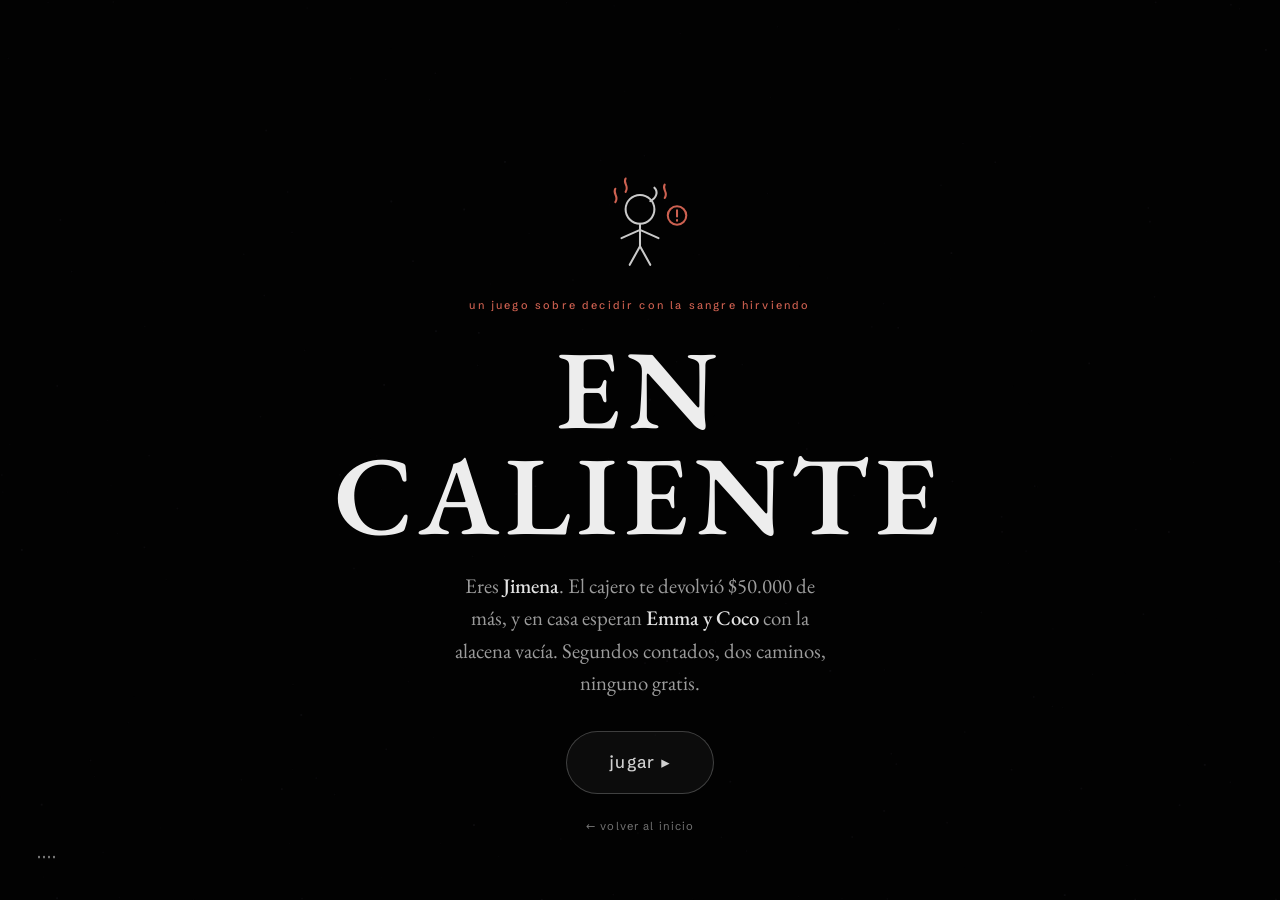
==== commit 42163c97: "Historia definitiva 'El vuelto': $50.000 de más, Emma y Coco, las dos ramas duelen (22 nodos, 10 fin" ====
--- a/juego.html
+++ b/juego.html
@@ -50,7 +50,7 @@
       </div>
       <p class="cover__kicker">un juego sobre decidir con la sangre hirviendo</p>
       <h1 class="cover__title">EN<br>CALIENTE</h1>
-      <p class="cover__desc">Eres <strong>Jimena</strong>. Un día de oficina donde todo puede estallar. Decisiones impulsivas, segundos contados, consecuencias que no se olvidan.</p>
+      <p class="cover__desc">Eres <strong>Jimena</strong>. El cajero te devolvió $50.000 de más, y en casa esperan <strong>Emma y Coco</strong> con la alacena vacía. Segundos contados, dos caminos, ninguno gratis.</p>
       <button class="btn btn--big" id="btn-play" type="button">jugar ▸</button>
       <a class="cover__back" href="index.html">← volver al inicio</a>
     </section>
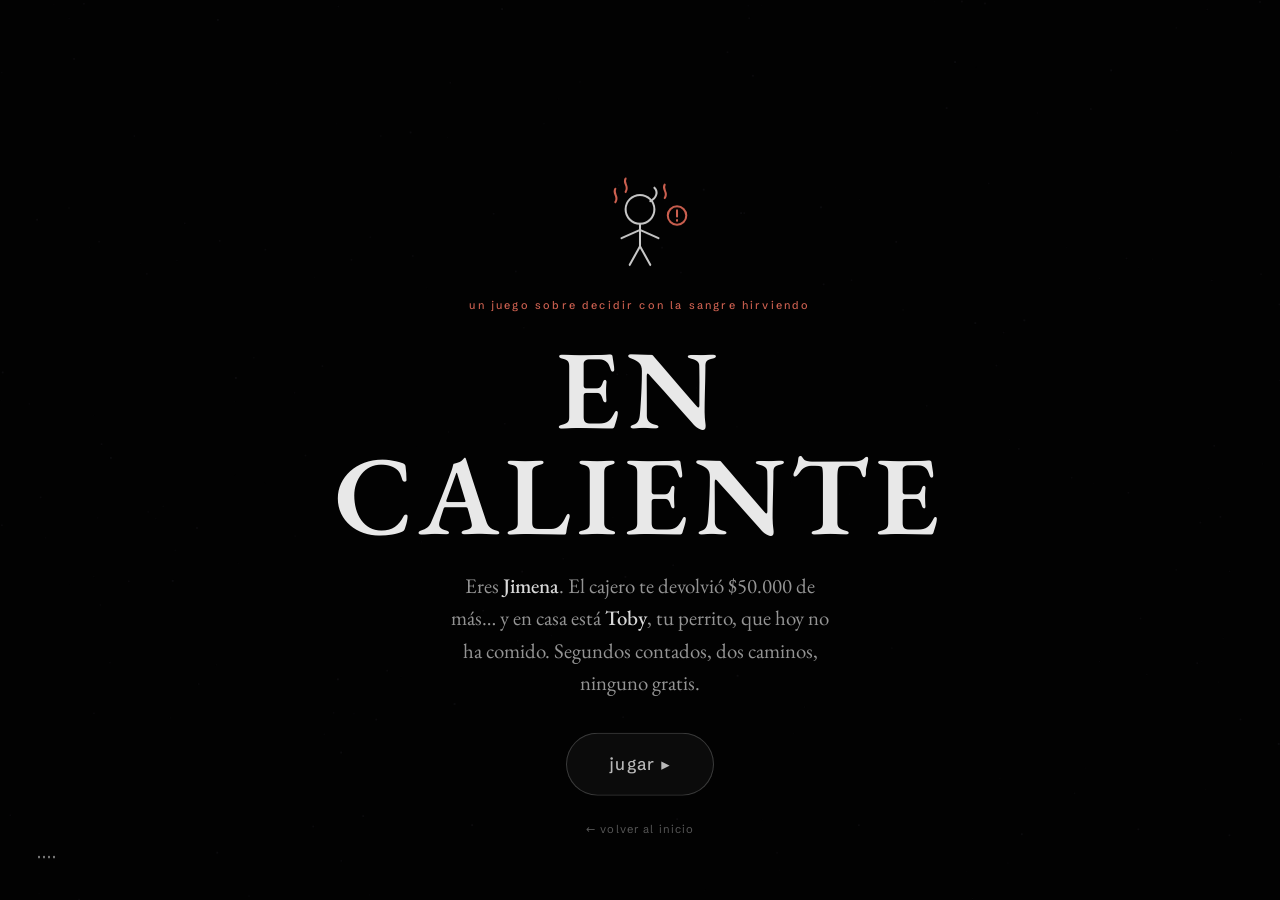
==== commit 3d5dd3ae: "Toby: la historia ahora gira alrededor del perrito que no ha comido (fuera Emma/Coco); portada, lobb" ====
--- a/juego.html
+++ b/juego.html
@@ -50,7 +50,7 @@
       </div>
       <p class="cover__kicker">un juego sobre decidir con la sangre hirviendo</p>
       <h1 class="cover__title">EN<br>CALIENTE</h1>
-      <p class="cover__desc">Eres <strong>Jimena</strong>. El cajero te devolvió $50.000 de más, y en casa esperan <strong>Emma y Coco</strong> con la alacena vacía. Segundos contados, dos caminos, ninguno gratis.</p>
+      <p class="cover__desc">Eres <strong>Jimena</strong>. El cajero te devolvió $50.000 de más… y en casa está <strong>Toby</strong>, tu perrito, que hoy no ha comido. Segundos contados, dos caminos, ninguno gratis.</p>
       <button class="btn btn--big" id="btn-play" type="button">jugar ▸</button>
       <a class="cover__back" href="index.html">← volver al inicio</a>
     </section>
